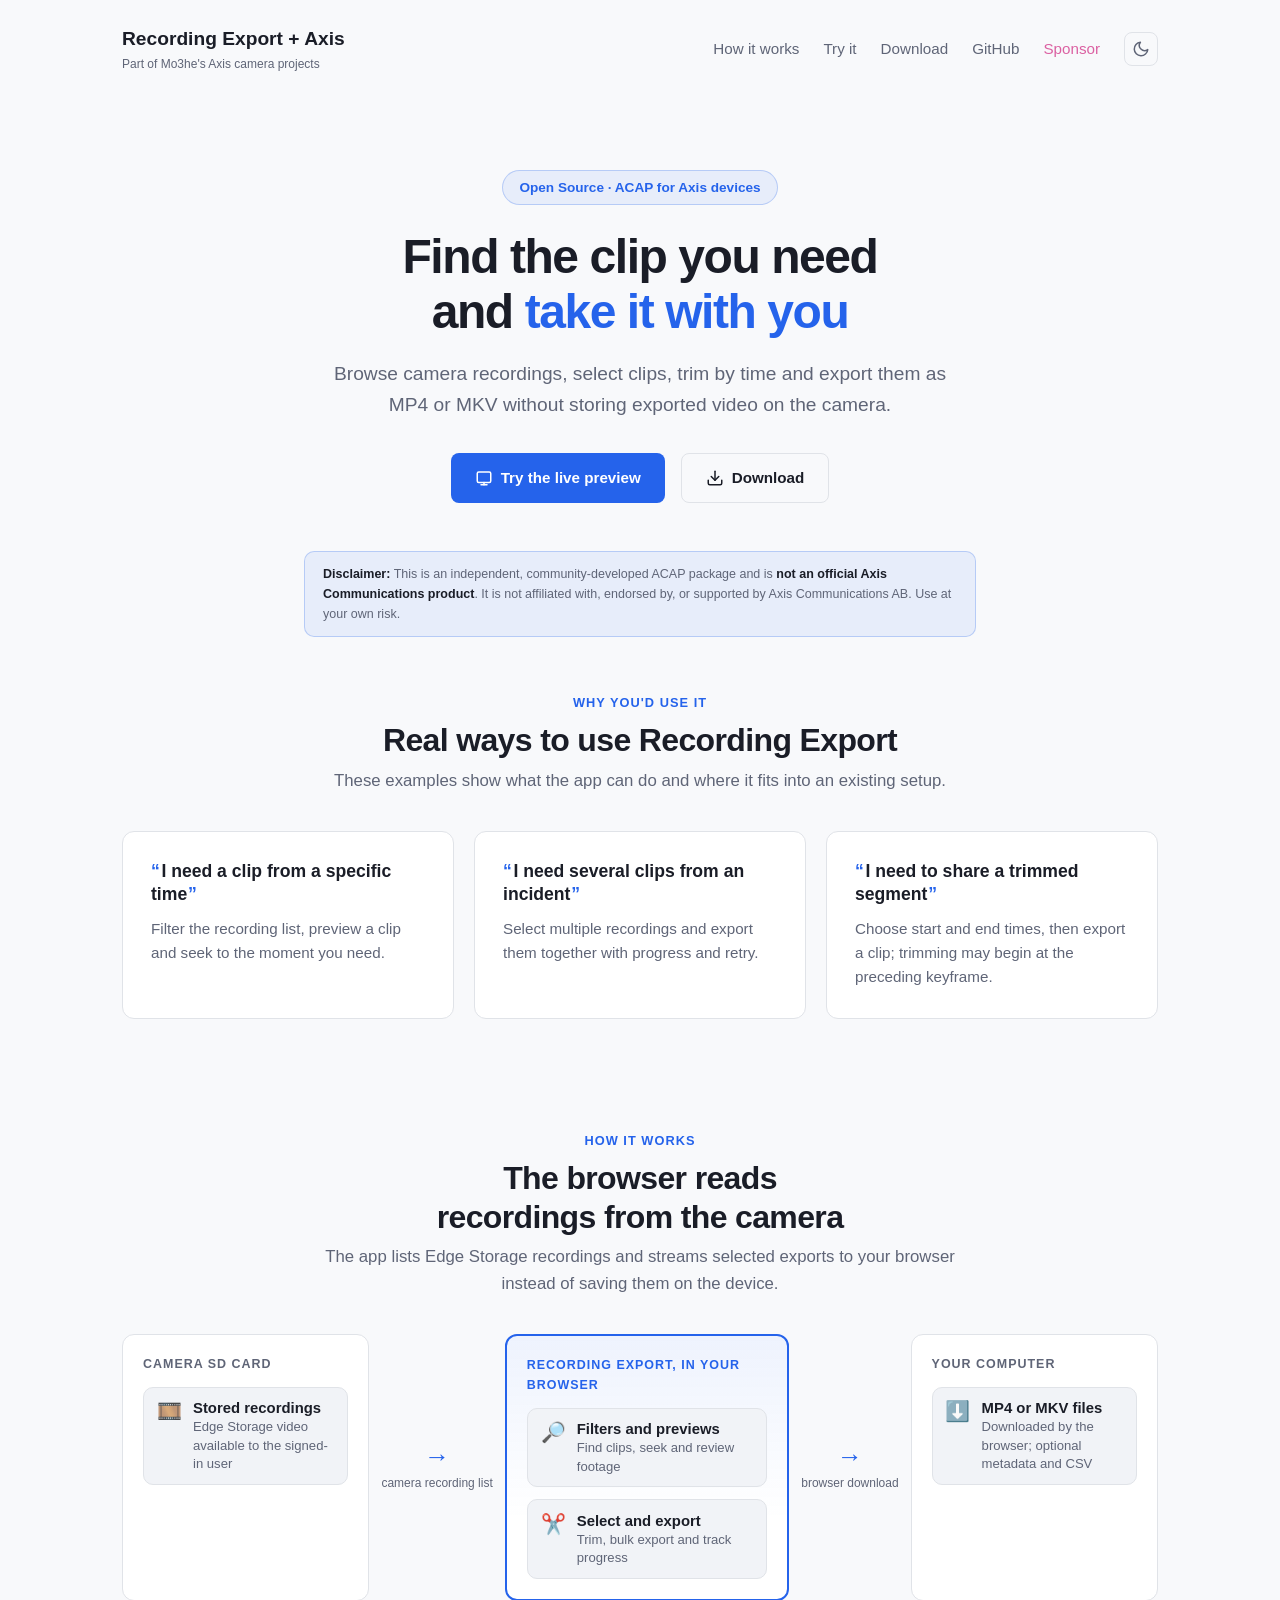
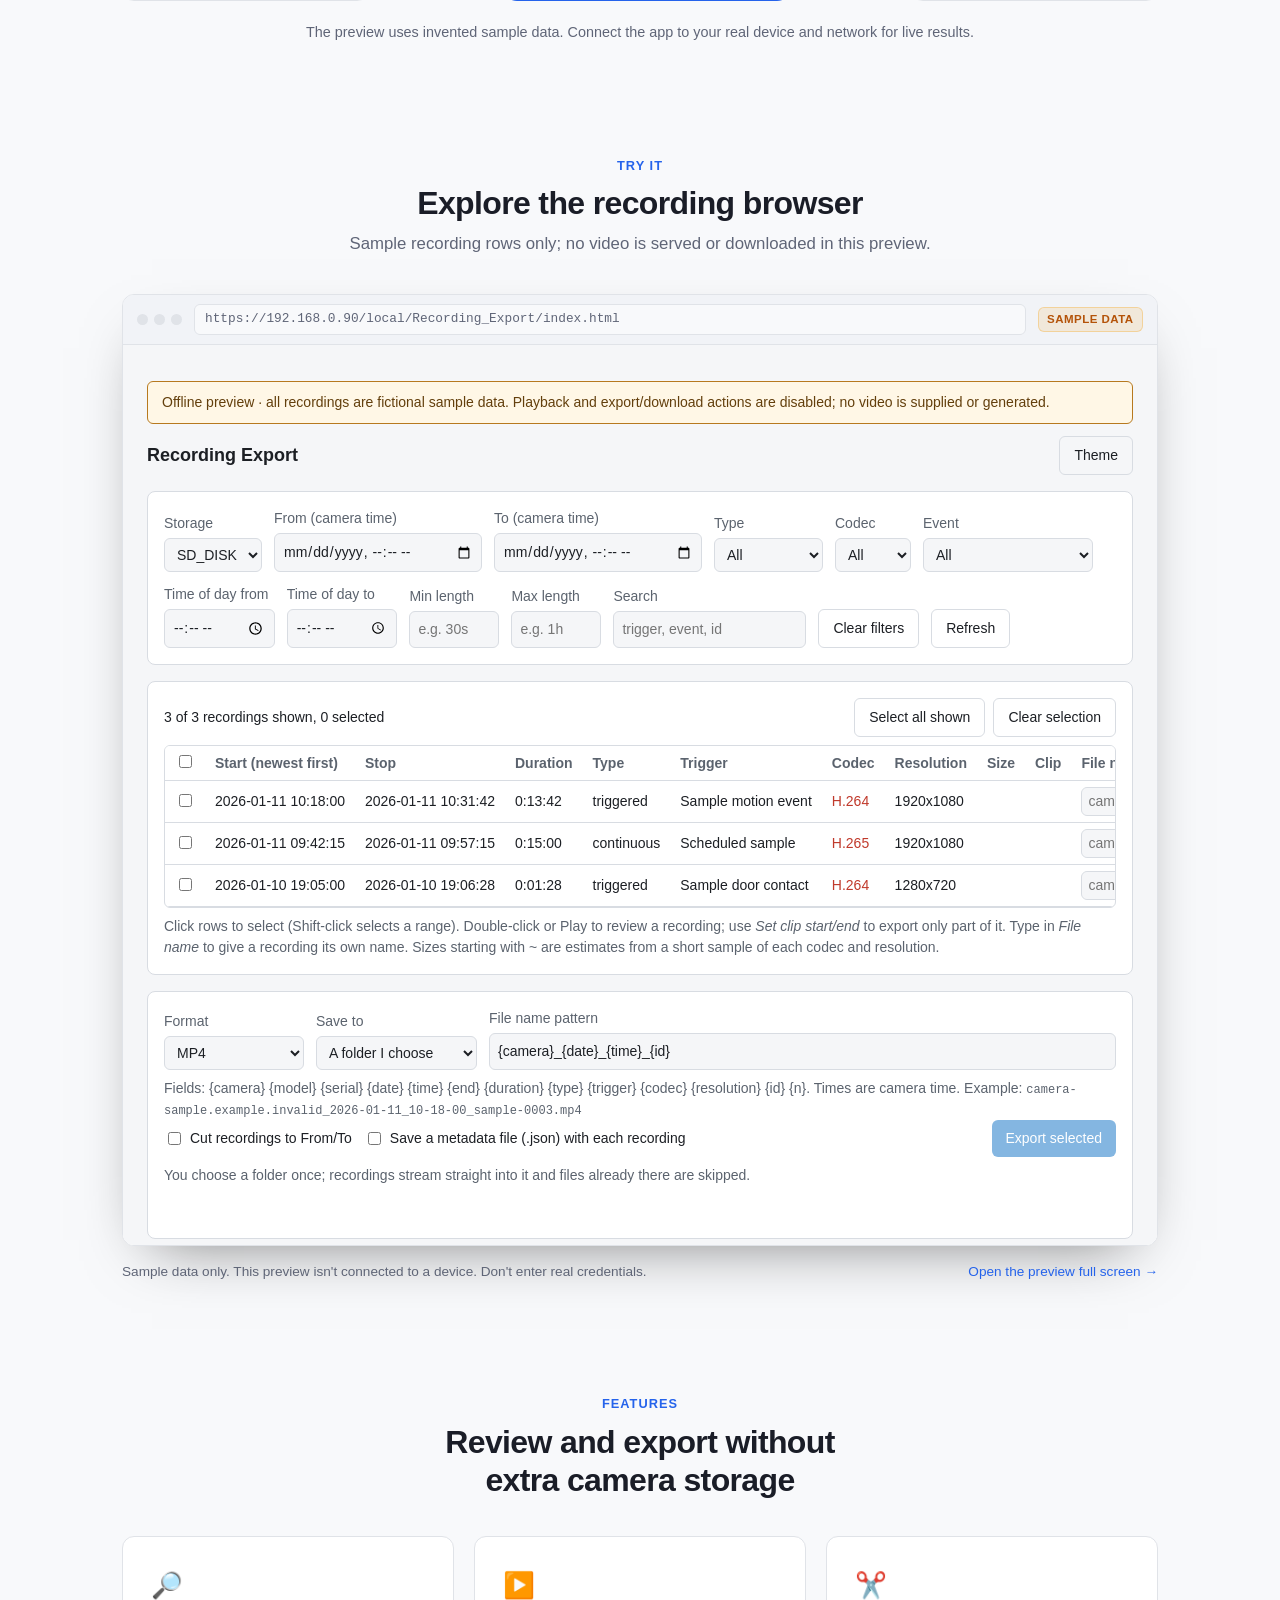
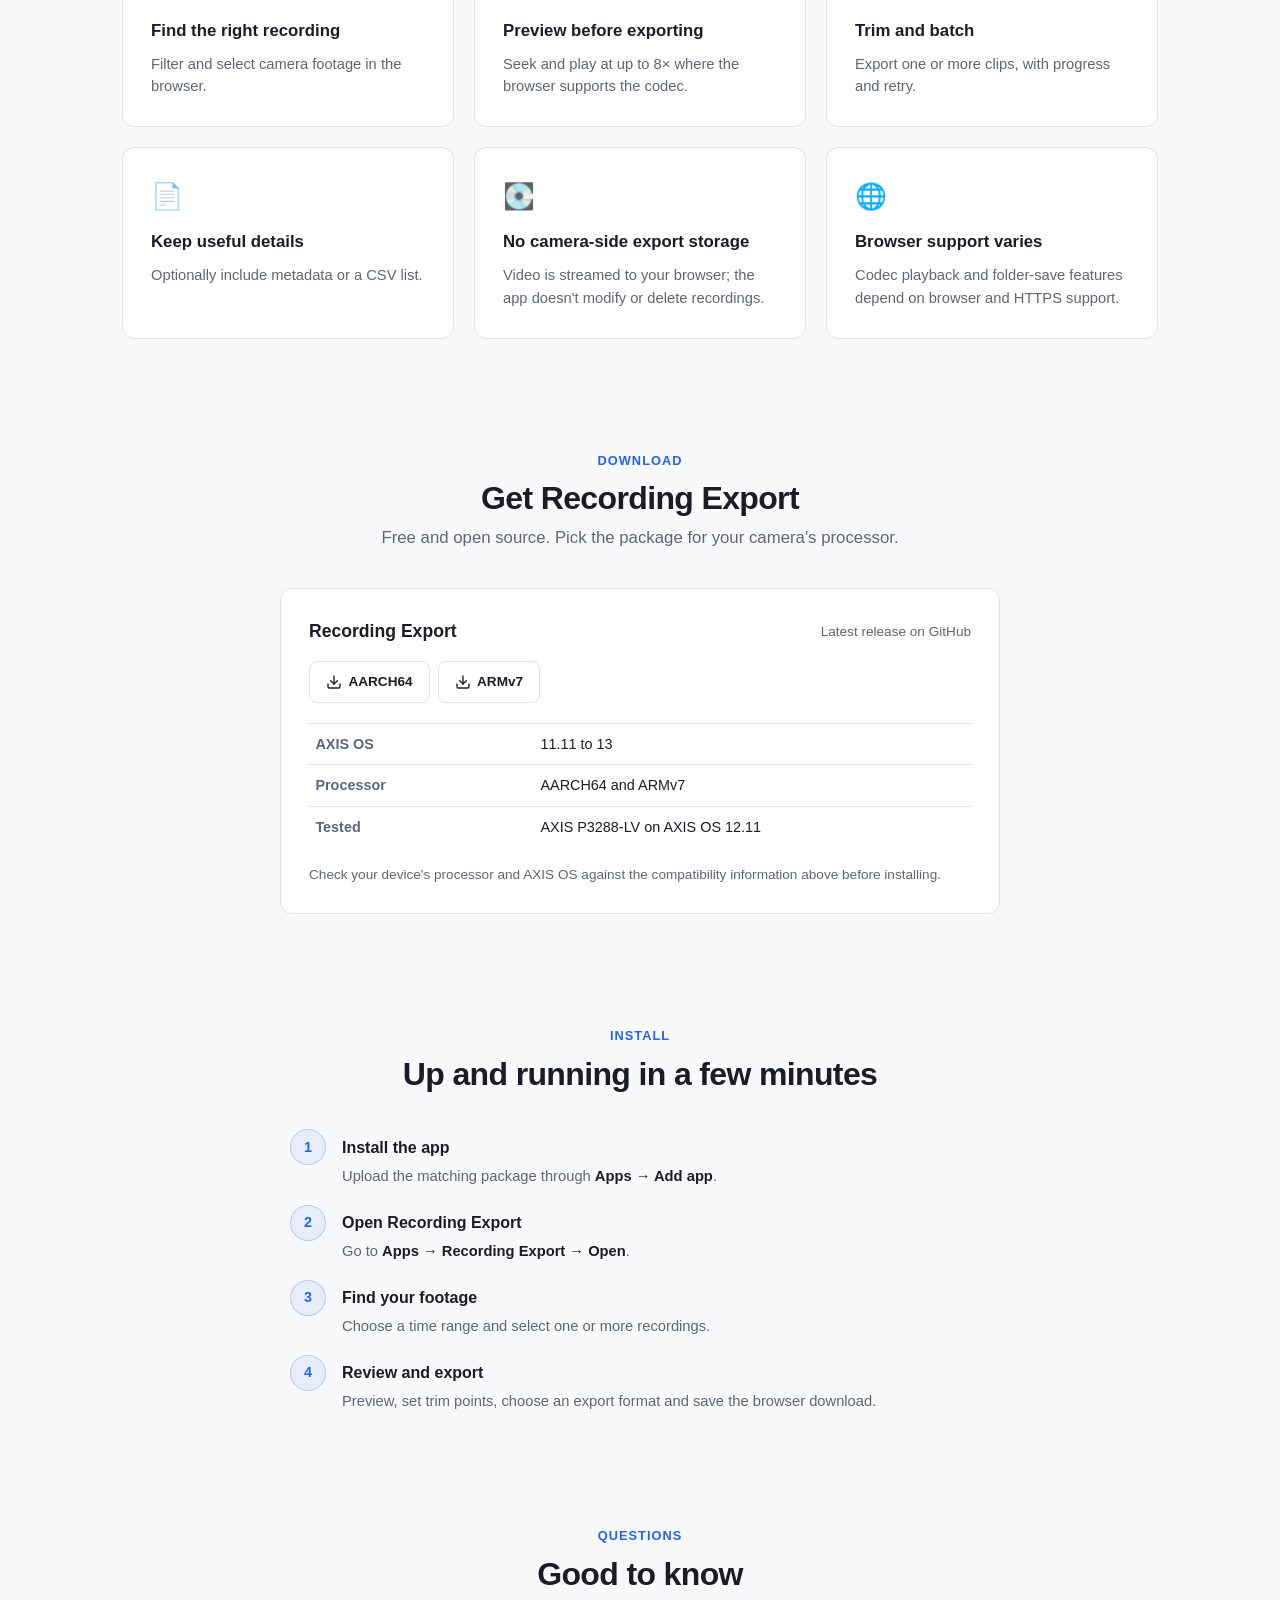
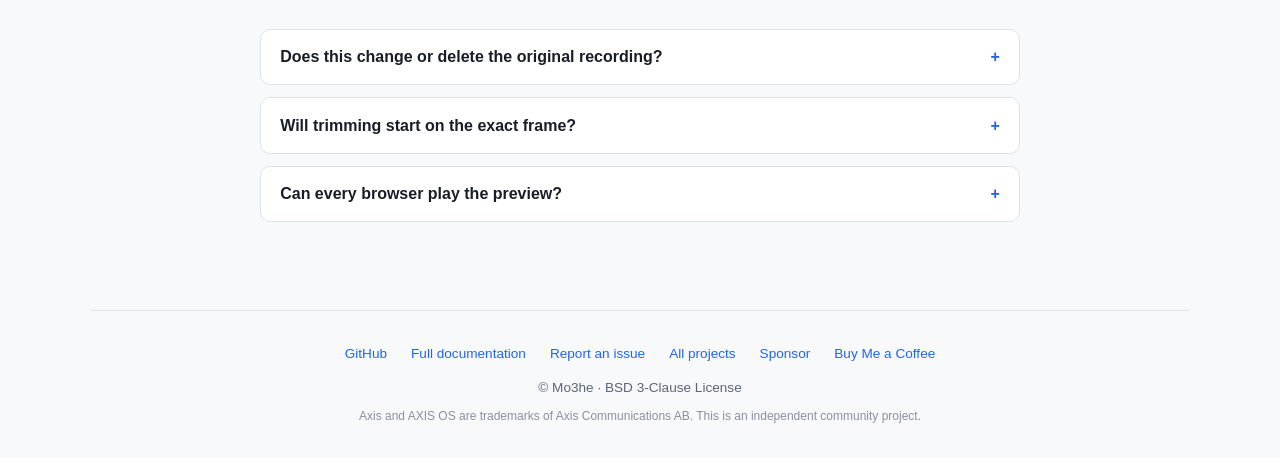
==== docs/index.html @ fbe439a1 "Publish project guide with offline app preview" ====
<!DOCTYPE html>
<html lang="en">
<head>
  <meta charset="UTF-8">
  <meta name="viewport" content="width=device-width, initial-scale=1.0">
  <title>Recording Export for Axis Cameras</title>
  <meta name="description" content="Search, review, trim and bulk-export recordings from an Axis camera&#x27;s SD card in your browser.">
  <link rel="canonical" href="https://mo3he.github.io/Axis_Cam_Recording_Export/">
  <meta property="og:type" content="website">
  <meta property="og:url" content="https://mo3he.github.io/Axis_Cam_Recording_Export/">
  <meta property="og:title" content="Recording Export for Axis Cameras">
  <meta property="og:description" content="Search, review, trim and bulk-export recordings from an Axis camera&#x27;s SD card in your browser.">
  <meta name="twitter:card" content="summary">
  <meta name="twitter:title" content="Recording Export for Axis Cameras">
  <meta name="twitter:description" content="Search, review, trim and bulk-export recordings from an Axis camera&#x27;s SD card in your browser.">
  <style>
    :root {
      --bg: #0f1117;
      --surface: #181b23;
      --surface-2: #1f232d;
      --border: #262a35;
      --text: #e4e6ed;
      --muted: #8b8fa3;
      --accent: #4f8ff7;
      --accent-hover: #6ba1ff;
      --accent-soft: rgba(79, 143, 247, 0.12);
      --accent-line: rgba(79, 143, 247, 0.25);
      --amber: #f59e0b;
      --radius: 12px;
    }
    [data-theme="light"] {
      --bg: #f8f9fb;
      --surface: #ffffff;
      --surface-2: #f1f3f7;
      --border: #e0e3e8;
      --text: #1a1d27;
      --muted: #5f6577;
      --accent: #2563eb;
      --accent-hover: #1d4ed8;
      --accent-soft: rgba(37, 99, 235, 0.08);
      --accent-line: rgba(37, 99, 235, 0.25);
      --amber: #b45309;
    }
    * { margin: 0; padding: 0; box-sizing: border-box; }
    html { scroll-behavior: smooth; }
    body {
      font-family: -apple-system, BlinkMacSystemFont, 'Segoe UI', Roboto, Oxygen, sans-serif;
      background: var(--bg);
      color: var(--text);
      line-height: 1.6;
    }
    a { color: var(--accent); text-decoration: none; }
    a:hover { color: var(--accent-hover); }
    a:focus-visible, button:focus-visible, summary:focus-visible { outline: 2px solid var(--accent); outline-offset: 3px; border-radius: 4px; }
    code { font-family: ui-monospace, SFMono-Regular, Menlo, monospace; font-size: 0.88em; background: var(--surface-2); border: 1px solid var(--border); border-radius: 5px; padding: 0.05em 0.35em; }
    .wrap { max-width: 1100px; margin: 0 auto; padding: 0 2rem; }
    section { padding: 3.5rem 0; }
    .section-head { text-align: center; max-width: 680px; margin: 0 auto 2.25rem; }
    .section-head h2 { font-size: 2rem; font-weight: 800; letter-spacing: -0.02em; line-height: 1.2; margin-bottom: 0.5rem; text-wrap: balance; }
    .section-head p { color: var(--muted); font-size: 1.05rem; }
    .eyebrow { display: block; color: var(--accent); font-size: 0.8rem; font-weight: 700; letter-spacing: 0.08em; text-transform: uppercase; margin-bottom: 0.5rem; }
    /* Nav */
    nav { display: flex; justify-content: space-between; align-items: center; max-width: 1100px; margin: 0 auto; padding: 1.5rem 2rem; gap: 1rem; }
    nav .logo { font-size: 1.2rem; font-weight: 700; color: var(--text); }
    nav .logo small { display: block; font-size: 0.75rem; font-weight: 500; color: var(--muted); }
    nav .logo small a { color: inherit; }
    nav .logo small a:hover { color: var(--text); }
    nav .links { display: flex; gap: 1.5rem; align-items: center; }
    nav .links a { color: var(--muted); font-size: 0.95rem; }
    nav .links a:hover { color: var(--text); }
    nav .links a.sponsor { color: #db61a2; }
    .theme-toggle { background: none; border: 1px solid var(--border); color: var(--muted); cursor: pointer; border-radius: 8px; padding: 0.4rem; display: flex; align-items: center; justify-content: center; transition: all 0.2s; width: 34px; height: 34px; }
    .theme-toggle:hover { border-color: var(--muted); color: var(--text); }
    .theme-toggle svg { width: 18px; height: 18px; }
    /* Hero */
    .hero { text-align: center; padding: 4.5rem 2rem 3rem; max-width: 820px; margin: 0 auto; }
    .badge { display: inline-block; background: var(--accent-soft); color: var(--accent); padding: 0.35rem 1rem; border-radius: 20px; font-size: 0.85rem; font-weight: 600; margin-bottom: 1.5rem; border: 1px solid var(--accent-line); }
    .badge.beta { background: rgba(245, 158, 11, 0.12); color: var(--amber); border-color: rgba(245, 158, 11, 0.3); }
    .hero h1 { font-size: 3rem; font-weight: 800; letter-spacing: -0.03em; line-height: 1.15; margin-bottom: 1.25rem; text-wrap: balance; }
    .hero h1 span { color: var(--accent); }
    @media (min-width: 641px) { .hero h1 span { white-space: nowrap; } }
    .hero p { font-size: 1.2rem; color: var(--muted); max-width: 640px; margin: 0 auto 2rem; }
    .hero-buttons { display: flex; gap: 1rem; justify-content: center; flex-wrap: wrap; }
    .btn { display: inline-flex; align-items: center; gap: 0.5rem; padding: 0.75rem 1.5rem; border-radius: 8px; font-size: 0.95rem; font-weight: 600; transition: all 0.2s; }
    .btn svg { width: 18px; height: 18px; }
    .btn-primary { background: var(--accent); color: #fff; }
    .btn-primary:hover { background: var(--accent-hover); color: #fff; }
    .btn-outline { border: 1px solid var(--border); color: var(--text); background: transparent; }
    .btn-outline:hover { border-color: var(--muted); color: var(--text); }
    .disclaimer { max-width: 720px; margin: 0 auto; padding: 0 1.5rem; }
    .disclaimer div { background: var(--accent-soft); border: 1px solid var(--accent-line); border-radius: 10px; padding: 12px 18px; font-size: 12.5px; color: var(--muted); line-height: 1.6; }
    .disclaimer strong { color: var(--text); }
    /* Story cards */
    .story-grid { display: grid; grid-template-columns: repeat(auto-fit, minmax(280px, 1fr)); gap: 1.25rem; }
    .story { background: var(--surface); border: 1px solid var(--border); border-radius: var(--radius); padding: 1.75rem; }
    .story .q { font-size: 1.1rem; font-weight: 700; line-height: 1.35; margin-bottom: 0.6rem; }
    .story .q::before { content: "\201C"; color: var(--accent); margin-right: 0.1rem; }
    .story .q::after { content: "\201D"; color: var(--accent); margin-left: 0.05rem; }
    .story p { color: var(--muted); font-size: 0.95rem; }
    /* Flow diagram */
    .flow { display: grid; grid-template-columns: 1fr auto 1.15fr auto 1fr; align-items: stretch; gap: 0.75rem; }
    .flow-col { background: var(--surface); border: 1px solid var(--border); border-radius: var(--radius); padding: 1.25rem; display: flex; flex-direction: column; gap: 0.75rem; }
    .flow-col.core { border: 2px solid var(--accent); background: linear-gradient(180deg, var(--accent-soft), transparent 70%), var(--surface); }
    .flow-col h3 { font-size: 0.78rem; font-weight: 700; letter-spacing: 0.08em; text-transform: uppercase; color: var(--muted); }
    .flow-col.core h3 { color: var(--accent); }
    .node { display: flex; gap: 0.7rem; align-items: flex-start; background: var(--surface-2); border: 1px solid var(--border); border-radius: 10px; padding: 0.65rem 0.8rem; }
    .node .i { font-size: 1.25rem; line-height: 1.3; }
    .node strong { display: block; font-size: 0.93rem; line-height: 1.35; }
    .node span { display: block; color: var(--muted); font-size: 0.82rem; line-height: 1.4; }
    .flow-link { display: flex; flex-direction: column; align-items: center; justify-content: center; gap: 0.35rem; color: var(--accent); min-width: 72px; }
    .flow-link .arrow { font-size: 1.6rem; line-height: 1; }
    .flow-link .arrow::before { content: "\2192"; }
    .flow-link small { color: var(--muted); font-size: 0.75rem; text-align: center; max-width: 9rem; line-height: 1.35; }
    .flow-note { text-align: center; color: var(--muted); font-size: 0.9rem; margin: 1.25rem auto 0; max-width: 760px; }
    /* Preview */
    .preview-tabs { display: flex; gap: 0.5rem; justify-content: center; flex-wrap: wrap; margin-bottom: 1rem; }
    .preview-tabs button { font: inherit; font-size: 0.9rem; font-weight: 600; color: var(--muted); background: transparent; border: 1px solid var(--border); border-radius: 20px; padding: 0.4rem 1rem; cursor: pointer; }
    .preview-tabs button:hover { color: var(--text); border-color: var(--muted); }
    .preview-tabs button[aria-selected="true"] { color: var(--accent); background: var(--accent-soft); border-color: var(--accent-line); }
    .browser { border: 1px solid var(--border); border-radius: var(--radius); overflow: hidden; background: var(--surface); box-shadow: 0 24px 60px -30px rgba(0, 0, 0, 0.55); }
    .browser-bar { display: flex; align-items: center; gap: 0.75rem; padding: 0.6rem 0.9rem; border-bottom: 1px solid var(--border); background: var(--surface-2); }
    .dots { display: flex; gap: 6px; }
    .dots i { width: 11px; height: 11px; border-radius: 50%; background: var(--border); display: block; }
    .url { flex: 1; min-width: 0; font-family: ui-monospace, SFMono-Regular, Menlo, monospace; font-size: 0.8rem; color: var(--muted); background: var(--bg); border: 1px solid var(--border); border-radius: 6px; padding: 0.25rem 0.6rem; white-space: nowrap; overflow: hidden; text-overflow: ellipsis; }
    .sample { font-size: 0.72rem; font-weight: 700; letter-spacing: 0.04em; text-transform: uppercase; color: var(--amber); background: rgba(245, 158, 11, 0.12); border: 1px solid rgba(245, 158, 11, 0.3); border-radius: 6px; padding: 0.15rem 0.5rem; white-space: nowrap; }
    .browser iframe { display: block; width: 100%; border: 0; background: #fff; }
    .preview-foot { display: flex; justify-content: space-between; gap: 1rem; flex-wrap: wrap; color: var(--muted); font-size: 0.85rem; margin-top: 0.9rem; }
    /* Features */
    .features { display: grid; grid-template-columns: repeat(auto-fit, minmax(300px, 1fr)); gap: 1.25rem; }
    .feature-card { background: var(--surface); border: 1px solid var(--border); border-radius: var(--radius); padding: 1.75rem; }
    .feature-card .icon { font-size: 1.6rem; margin-bottom: 0.75rem; }
    .feature-card h3 { font-size: 1.05rem; font-weight: 700; margin-bottom: 0.5rem; }
    .feature-card p { color: var(--muted); font-size: 0.92rem; line-height: 1.55; }
    /* Download */
    .download-card { max-width: 720px; margin: 0 auto; background: var(--surface); border: 1px solid var(--border); border-radius: var(--radius); padding: 1.75rem; }
    .download-card .row { display: flex; justify-content: space-between; align-items: center; gap: 1rem; flex-wrap: wrap; margin-bottom: 1rem; }
    .download-card h3 { font-size: 1.1rem; font-weight: 700; }
    .version { font-size: 0.85rem; color: var(--muted); }
    .arch-buttons { display: flex; gap: 0.5rem; flex-wrap: wrap; margin-bottom: 1.25rem; }
    .arch-btn { display: inline-flex; align-items: center; gap: 0.4rem; padding: 0.55rem 1rem; border-radius: 8px; font-size: 0.85rem; font-weight: 600; border: 1px solid var(--border); color: var(--text); background: transparent; transition: all 0.2s; }
    .arch-btn:hover { border-color: var(--accent); color: var(--accent); }
    .arch-btn svg { width: 16px; height: 16px; }
    .compat { width: 100%; border-collapse: collapse; font-size: 0.9rem; }
    .compat th, .compat td { text-align: left; padding: 0.55rem 0.4rem; border-top: 1px solid var(--border); vertical-align: top; }
    .compat th { color: var(--muted); font-weight: 600; width: 34%; }
    .arch-help { color: var(--muted); font-size: 0.85rem; margin-top: 1rem; }
    .arch-help strong { color: var(--text); }
    /* Install */
    .steps { max-width: 700px; margin: 0 auto; display: flex; flex-direction: column; gap: 1rem; }
    .step { display: flex; gap: 1rem; align-items: flex-start; }
    .step-num { min-width: 36px; height: 36px; border-radius: 50%; background: var(--accent-soft); color: var(--accent); display: flex; align-items: center; justify-content: center; font-weight: 700; font-size: 0.9rem; border: 1px solid var(--accent-line); }
    .step-text { padding-top: 0.35rem; }
    .step-text strong { display: block; margin-bottom: 0.15rem; }
    .step-text span { color: var(--muted); font-size: 0.92rem; }
    .step-text span strong { display: inline; color: var(--text); margin: 0; }
    /* FAQ */
    .faq { max-width: 760px; margin: 0 auto; display: flex; flex-direction: column; gap: 0.75rem; }
    .faq details { background: var(--surface); border: 1px solid var(--border); border-radius: 10px; padding: 0.9rem 1.2rem; }
    .faq summary { cursor: pointer; font-weight: 600; list-style: none; display: flex; justify-content: space-between; gap: 1rem; }
    .faq summary::-webkit-details-marker { display: none; }
    .faq summary::after { content: "+"; color: var(--accent); font-weight: 700; }
    .faq details[open] summary::after { content: "\2212"; }
    .faq details p { color: var(--muted); font-size: 0.93rem; margin-top: 0.6rem; }
    /* Footer */
    footer { border-top: 1px solid var(--border); text-align: center; padding: 2rem; color: var(--muted); font-size: 0.85rem; max-width: 1100px; margin: 2rem auto 0; }
    footer .footer-links { display: flex; gap: 1.5rem; justify-content: center; flex-wrap: wrap; margin-bottom: 0.75rem; }
    footer .fine { font-size: 0.75rem; opacity: 0.7; margin-top: 0.5rem; }
    @media (max-width: 900px) {
      .flow { grid-template-columns: 1fr; }
      .flow-link { flex-direction: row; min-width: 0; padding: 0.15rem 0; }
      .flow-link .arrow::before { content: "\2193"; }
      .flow-link small { max-width: none; }
    }
    @media (max-width: 760px) {
      nav { padding: 1rem 1.25rem; flex-wrap: wrap; }
      nav .links { gap: 1rem; flex-wrap: wrap; }
      nav .links .opt { display: none; }
    }
    @media (max-width: 640px) {
      .wrap { padding: 0 1.25rem; }
      section { padding: 2.5rem 0; }
      .hero h1 { font-size: 2.1rem; }
      .hero { padding: 3rem 1.25rem 2rem; }
      .hero p { font-size: 1.05rem; }
      .hero-buttons { flex-direction: column; align-items: center; }
      .section-head h2 { font-size: 1.6rem; }
      .dots { display: none; }
    }
    @media (prefers-reduced-motion: reduce) { html { scroll-behavior: auto; } * { transition: none !important; } }
  </style>
</head>
<body>
  <nav>
    <div class="logo">Recording Export + Axis<small><a href="https://mo3he.github.io/">Part of Mo3he's Axis camera projects</a></small></div>
    <div class="links">
      <a href="#how" class="opt">How it works</a>
      <a href="#preview">Try it</a>
      <a href="#download">Download</a>
      <a href="https://github.com/Mo3he/Axis_Cam_Recording_Export" target="_blank" rel="noopener">GitHub</a>
      <a href="https://github.com/sponsors/Mo3he" target="_blank" rel="noopener" class="sponsor opt">Sponsor</a>
      <button class="theme-toggle" id="themeToggle" type="button" aria-label="Toggle light and dark theme">
        <svg id="iconSun" viewBox="0 0 24 24" fill="none" stroke="currentColor" stroke-width="2" stroke-linecap="round" stroke-linejoin="round" aria-hidden="true"><circle cx="12" cy="12" r="5"/><line x1="12" y1="1" x2="12" y2="3"/><line x1="12" y1="21" x2="12" y2="23"/><line x1="4.22" y1="4.22" x2="5.64" y2="5.64"/><line x1="18.36" y1="18.36" x2="19.78" y2="19.78"/><line x1="1" y1="12" x2="3" y2="12"/><line x1="21" y1="12" x2="23" y2="12"/><line x1="4.22" y1="19.78" x2="5.64" y2="18.36"/><line x1="18.36" y1="5.64" x2="19.78" y2="4.22"/></svg>
        <svg id="iconMoon" viewBox="0 0 24 24" fill="none" stroke="currentColor" stroke-width="2" stroke-linecap="round" stroke-linejoin="round" style="display:none" aria-hidden="true"><path d="M21 12.79A9 9 0 1 1 11.21 3 7 7 0 0 0 21 12.79z"/></svg>
      </button>
    </div>
  </nav>

  <header class="hero">
    <div class="badge">Open Source &middot; ACAP for Axis devices</div>
    <h1>Find the clip you need and <span>take it with you</span></h1>
    <p>Browse camera recordings, select clips, trim by time and export them as MP4 or MKV without storing exported video on the camera.</p>
    <div class="hero-buttons">
      <a href="#preview" class="btn btn-primary"><svg viewBox="0 0 24 24" fill="none" stroke="currentColor" stroke-width="2" stroke-linecap="round" stroke-linejoin="round" aria-hidden="true"><rect x="3" y="4" width="18" height="14" rx="2"/><path d="M8 21h8"/><path d="M12 18v3"/></svg> Try the live preview</a>
      <a href="#download" class="btn btn-outline"><svg viewBox="0 0 24 24" fill="none" stroke="currentColor" stroke-width="2" stroke-linecap="round" stroke-linejoin="round" aria-hidden="true"><path d="M21 15v4a2 2 0 0 1-2 2H5a2 2 0 0 1-2-2v-4"/><polyline points="7 10 12 15 17 10"/><line x1="12" y1="15" x2="12" y2="3"/></svg> Download</a>
    </div>
  </header>

  <div class="disclaimer"><div>
    <strong>Disclaimer:</strong> This is an independent, community-developed ACAP package and is <strong>not an official Axis Communications product</strong>. It is not affiliated with, endorsed by, or supported by Axis Communications AB. Use at your own risk.
  </div></div>

  <main>
    <section id="why">
      <div class="wrap">
        <div class="section-head">
          <span class="eyebrow">Why you'd use it</span>
          <h2>Real ways to use Recording Export</h2>
          <p>These examples show what the app can do and where it fits into an existing setup.</p>
        </div>
        <div class="story-grid">
          <div class="story"><div class="q">I need a clip from a specific time</div><p>Filter the recording list, preview a clip and seek to the moment you need.</p></div>
          <div class="story"><div class="q">I need several clips from an incident</div><p>Select multiple recordings and export them together with progress and retry.</p></div>
          <div class="story"><div class="q">I need to share a trimmed segment</div><p>Choose start and end times, then export a clip; trimming may begin at the preceding keyframe.</p></div>
        </div>
      </div>
    </section>

    <section id="how">
      <div class="wrap">
        <div class="section-head">
          <span class="eyebrow">How it works</span>
          <h2>The browser reads recordings from the camera</h2>
          <p>The app lists Edge Storage recordings and streams selected exports to your browser instead of saving them on the device.</p>
        </div>
        <div class="flow">
          <div class="flow-col">
            <h3>Camera SD card</h3>
            <div class="node"><span class="i" aria-hidden="true">🎞️</span><div><strong>Stored recordings</strong><span>Edge Storage video available to the signed-in user</span></div></div>
          </div>
          <div class="flow-link"><span class="arrow" aria-hidden="true"></span><small>camera recording list</small></div>
          <div class="flow-col core">
            <h3>Recording Export, in your browser</h3>
            <div class="node"><span class="i" aria-hidden="true">🔎</span><div><strong>Filters and previews</strong><span>Find clips, seek and review footage</span></div></div>
            <div class="node"><span class="i" aria-hidden="true">✂️</span><div><strong>Select and export</strong><span>Trim, bulk export and track progress</span></div></div>
          </div>
          <div class="flow-link"><span class="arrow" aria-hidden="true"></span><small>browser download</small></div>
          <div class="flow-col">
            <h3>Your computer</h3>
            <div class="node"><span class="i" aria-hidden="true">⬇️</span><div><strong>MP4 or MKV files</strong><span>Downloaded by the browser; optional metadata and CSV</span></div></div>
          </div>
        </div>
        <p class="flow-note">The preview uses invented sample data. Connect the app to your real device and network for live results.</p>
      </div>
    </section>

    <section id="preview">
      <div class="wrap">
        <div class="section-head">
          <span class="eyebrow">Try it</span>
          <h2>Explore the recording browser</h2>
          <p>Sample recording rows only; no video is served or downloaded in this preview.</p>
        </div>
        <div class="browser">
          <div class="browser-bar">
            <div class="dots" aria-hidden="true"><i></i><i></i><i></i></div>
            <div class="url" id="previewUrl">https://192.168.0.90/local/Recording_Export/index.html</div>
            <span class="sample">Sample data</span>
          </div>
          <iframe id="previewFrame" src="preview/index.html" title="Recording Export preview with sample data" style="height:900px" loading="lazy" sandbox="allow-scripts allow-same-origin allow-forms allow-modals"></iframe>
        </div>
        <div class="preview-foot">
          <span>Sample data only. This preview isn't connected to a device. Don't enter real credentials.</span>
          <a id="previewFull" href="preview/index.html" target="_blank" rel="noopener">Open the preview full screen &rarr;</a>
        </div>
      </div>
    </section>

    <section id="features">
      <div class="wrap">
        <div class="section-head">
          <span class="eyebrow">Features</span>
          <h2>Review and export without extra camera storage</h2>
        </div>
        <div class="features">
          <div class="feature-card"><div class="icon" aria-hidden="true">🔎</div><h3>Find the right recording</h3><p>Filter and select camera footage in the browser.</p></div>
          <div class="feature-card"><div class="icon" aria-hidden="true">▶️</div><h3>Preview before exporting</h3><p>Seek and play at up to 8× where the browser supports the codec.</p></div>
          <div class="feature-card"><div class="icon" aria-hidden="true">✂️</div><h3>Trim and batch</h3><p>Export one or more clips, with progress and retry.</p></div>
          <div class="feature-card"><div class="icon" aria-hidden="true">📄</div><h3>Keep useful details</h3><p>Optionally include metadata or a CSV list.</p></div>
          <div class="feature-card"><div class="icon" aria-hidden="true">💽</div><h3>No camera-side export storage</h3><p>Video is streamed to your browser; the app doesn't modify or delete recordings.</p></div>
          <div class="feature-card"><div class="icon" aria-hidden="true">🌐</div><h3>Browser support varies</h3><p>Codec playback and folder-save features depend on browser and HTTPS support.</p></div>
        </div>
      </div>
    </section>

    <section id="download">
      <div class="wrap">
        <div class="section-head">
          <span class="eyebrow">Download</span>
          <h2>Get Recording Export</h2>
          <p>Free and open source. Pick the package for your camera's processor.</p>
        </div>
        <div class="download-card">
          <div class="row"><h3>Recording Export</h3><span class="version" id="relVersion">Latest release on GitHub</span></div>
          <div class="arch-buttons">
            <a class="arch-btn" data-arch="aarch64" href="https://github.com/Mo3he/Axis_Cam_Recording_Export/releases" target="_blank" rel="noopener"><svg viewBox="0 0 24 24" fill="none" stroke="currentColor" stroke-width="2" stroke-linecap="round" stroke-linejoin="round" aria-hidden="true"><path d="M21 15v4a2 2 0 0 1-2 2H5a2 2 0 0 1-2-2v-4"/><polyline points="7 10 12 15 17 10"/><line x1="12" y1="15" x2="12" y2="3"/></svg> AARCH64</a>
            <a class="arch-btn" data-arch="armv7hf" href="https://github.com/Mo3he/Axis_Cam_Recording_Export/releases" target="_blank" rel="noopener"><svg viewBox="0 0 24 24" fill="none" stroke="currentColor" stroke-width="2" stroke-linecap="round" stroke-linejoin="round" aria-hidden="true"><path d="M21 15v4a2 2 0 0 1-2 2H5a2 2 0 0 1-2-2v-4"/><polyline points="7 10 12 15 17 10"/><line x1="12" y1="15" x2="12" y2="3"/></svg> ARMv7</a>
          </div>
          <table class="compat">
            <tr><th>AXIS OS</th><td>11.11 to 13</td></tr>
            <tr><th>Processor</th><td>AARCH64 and ARMv7</td></tr>
            <tr><th>Tested</th><td>AXIS P3288-LV on AXIS OS 12.11</td></tr>
          </table>
          <p class="arch-help">Check your device's processor and AXIS OS against the compatibility information above before installing.</p>
        </div>
      </div>
    </section>

    <section id="install">
      <div class="wrap">
        <div class="section-head">
          <span class="eyebrow">Install</span>
          <h2>Up and running in a few minutes</h2>
        </div>
        <div class="steps">
          <div class="step"><div class="step-num">1</div><div class="step-text"><strong>Install the app</strong><span>Upload the matching package through <strong>Apps &rarr; Add app</strong>.</span></div></div>
          <div class="step"><div class="step-num">2</div><div class="step-text"><strong>Open Recording Export</strong><span>Go to <strong>Apps &rarr; Recording Export &rarr; Open</strong>.</span></div></div>
          <div class="step"><div class="step-num">3</div><div class="step-text"><strong>Find your footage</strong><span>Choose a time range and select one or more recordings.</span></div></div>
          <div class="step"><div class="step-num">4</div><div class="step-text"><strong>Review and export</strong><span>Preview, set trim points, choose an export format and save the browser download.</span></div></div>
        </div>
      </div>
    </section>

    <section id="faq">
      <div class="wrap">
        <div class="section-head">
          <span class="eyebrow">Questions</span>
          <h2>Good to know</h2>
        </div>
        <div class="faq">
          <details><summary>Does this change or delete the original recording?</summary><p>No. The app reads footage through the camera's Edge Storage APIs; it doesn't modify or delete recordings.</p></details>
          <details><summary>Will trimming start on the exact frame?</summary><p>Not always. Encoded video may begin at the preceding keyframe.</p></details>
          <details><summary>Can every browser play the preview?</summary><p>No. Playback depends on browser codec support. Folder-save requires Chrome or Edge over HTTPS.</p></details>
        </div>
      </div>
    </section>
  </main>

  <footer>
    <div class="footer-links">
      <a href="https://github.com/Mo3he/Axis_Cam_Recording_Export" target="_blank" rel="noopener">GitHub</a>
      <a href="https://github.com/Mo3he/Axis_Cam_Recording_Export#readme" target="_blank" rel="noopener">Full documentation</a>
      <a href="https://github.com/Mo3he/Axis_Cam_Recording_Export/issues" target="_blank" rel="noopener">Report an issue</a>
      <a href="https://mo3he.github.io/">All projects</a>
      <a href="https://github.com/sponsors/Mo3he" target="_blank" rel="noopener">Sponsor</a>
      <a href="https://buymeacoffee.com/mo3he" target="_blank" rel="noopener">Buy Me a Coffee</a>
    </div>
    <p>&copy; Mo3he &middot; BSD 3-Clause License</p>
    <p class="fine">Axis and AXIS OS are trademarks of Axis Communications AB. This is an independent community project.</p>
  </footer>

  <script>
    (function () {
      var html = document.documentElement;
      var sun = document.getElementById('iconSun');
      var moon = document.getElementById('iconMoon');
      function applyTheme(theme) {
        if (theme === 'light') { html.setAttribute('data-theme', 'light'); sun.style.display = 'none'; moon.style.display = 'block'; }
        else { html.removeAttribute('data-theme'); sun.style.display = 'block'; moon.style.display = 'none'; }
      }
      var stored = localStorage.getItem('theme');
      var lightQuery = window.matchMedia('(prefers-color-scheme: light)');
      applyTheme(stored || (lightQuery.matches ? 'light' : 'dark'));
      document.getElementById('themeToggle').addEventListener('click', function () {
        var next = html.getAttribute('data-theme') === 'light' ? 'dark' : 'light';
        localStorage.setItem('theme', next);
        applyTheme(next);
      });
      lightQuery.addEventListener('change', function (e) {
        if (!localStorage.getItem('theme')) applyTheme(e.matches ? 'light' : 'dark');
      });

      var frame = document.getElementById('previewFrame');
      var url = document.getElementById('previewUrl');
      var full = document.getElementById('previewFull');
      var tabs = document.querySelectorAll('.preview-tabs button');
      for (var t = 0; t < tabs.length; t++) {
        tabs[t].addEventListener('click', function () {
          for (var k = 0; k < tabs.length; k++) tabs[k].setAttribute('aria-selected', 'false');
          this.setAttribute('aria-selected', 'true');
          frame.src = this.getAttribute('data-src');
          frame.title = this.getAttribute('data-title');
          url.textContent = this.getAttribute('data-url');
          full.href = this.getAttribute('data-src');
        });
      }

      // Point the architecture buttons at the newest release's packages. Prefer a
      // stable release; fall back to the newest pre-release for beta projects.
      fetch('https://api.github.com/repos/Mo3he/Axis_Cam_Recording_Export/releases?per_page=10')
        .then(function (r) { return r.ok ? r.json() : []; })
        .then(function (releases) {
          var rel = null, i;
          for (i = 0; i < releases.length && !rel; i++) if (!releases[i].draft && !releases[i].prerelease) rel = releases[i];
          for (i = 0; i < releases.length && !rel; i++) if (!releases[i].draft) rel = releases[i];
          if (!rel) return;
          document.getElementById('relVersion').textContent = rel.tag_name + (rel.prerelease ? ' (pre-release)' : '') + ' \u00b7 ' + new Date(rel.published_at).toLocaleDateString(undefined, { year: 'numeric', month: 'short', day: 'numeric' });
          var buttons = document.querySelectorAll('a[data-arch]');
          for (i = 0; i < buttons.length; i++) {
            var arch = buttons[i].getAttribute('data-arch');
            for (var j = 0; j < rel.assets.length; j++) {
              var name = rel.assets[j].name.toLowerCase();
              if (name.endsWith('_' + arch + '.eap') && !name.includes('_hksv_')) {
                buttons[i].href = rel.assets[j].browser_download_url;
                buttons[i].removeAttribute('target');
                break;
              }
            }
          }
        })
        .catch(function () {});
    })();
  </script>
</body>
</html>
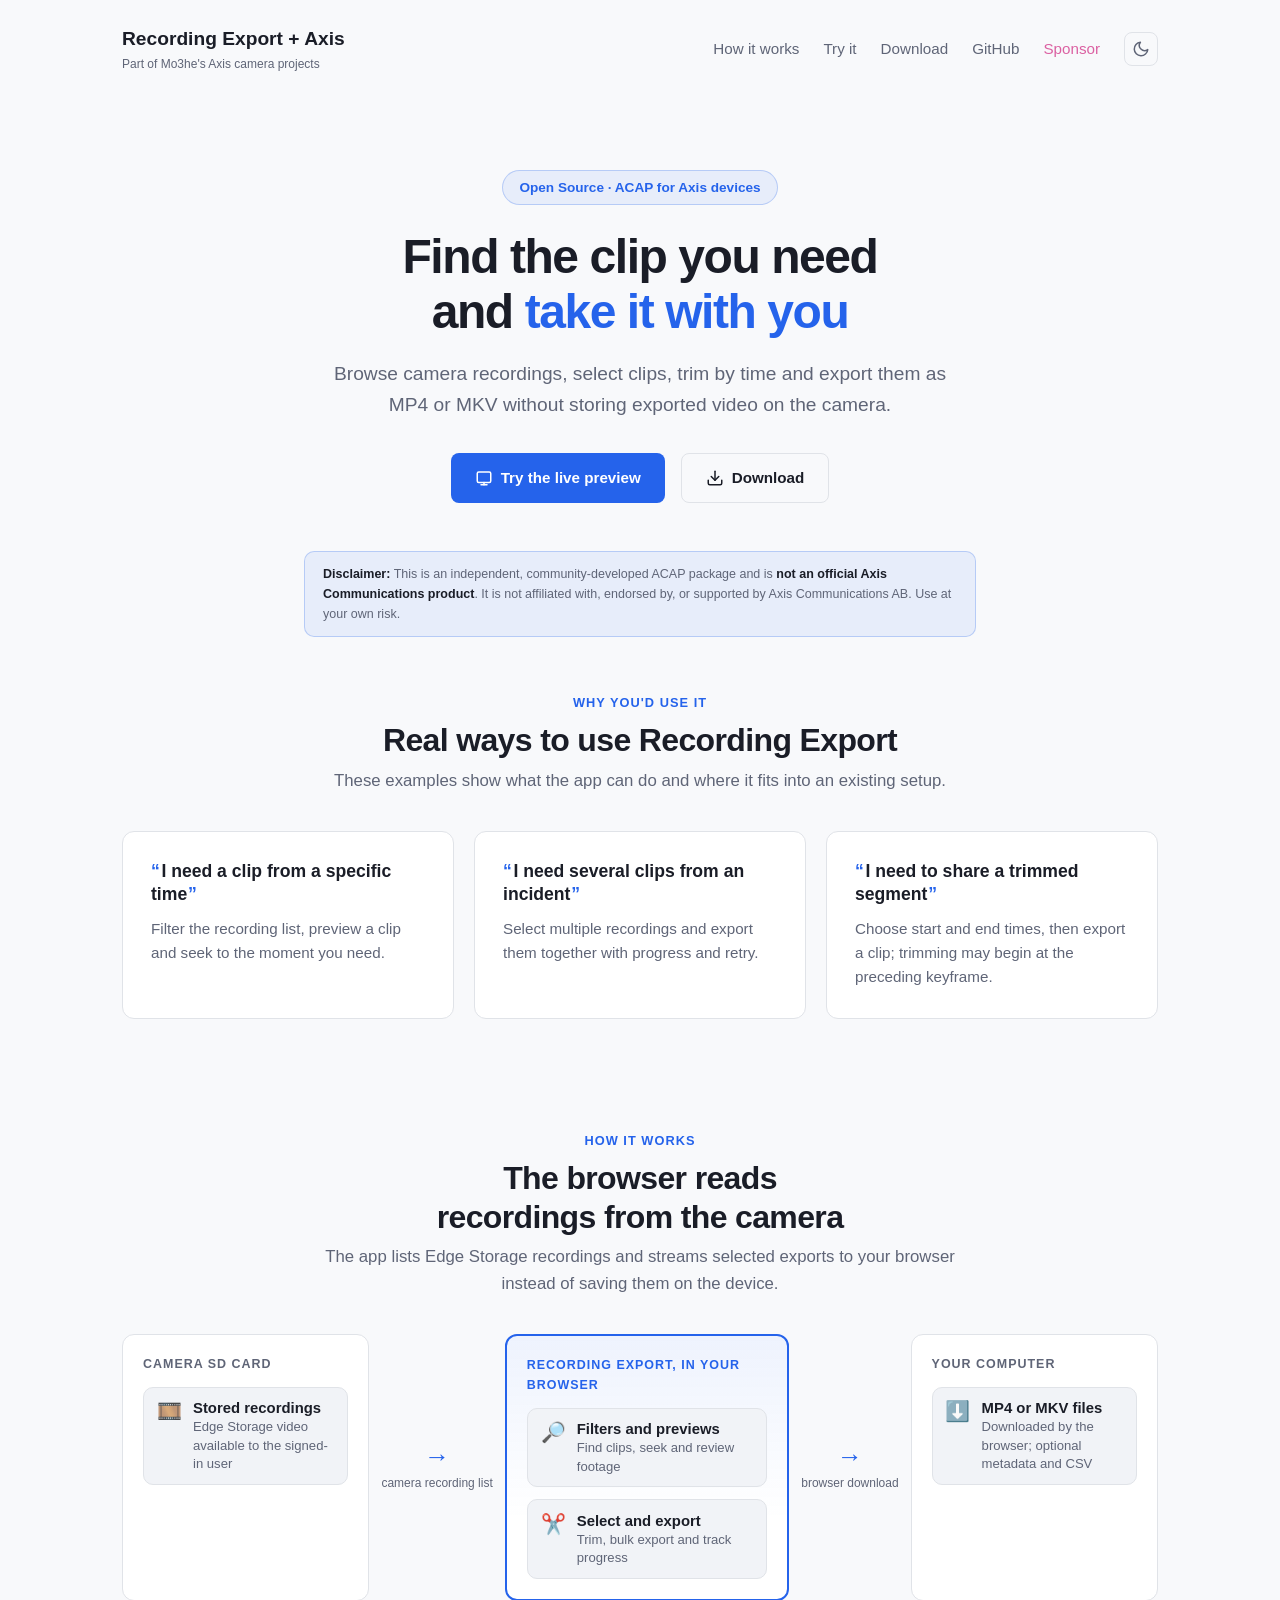
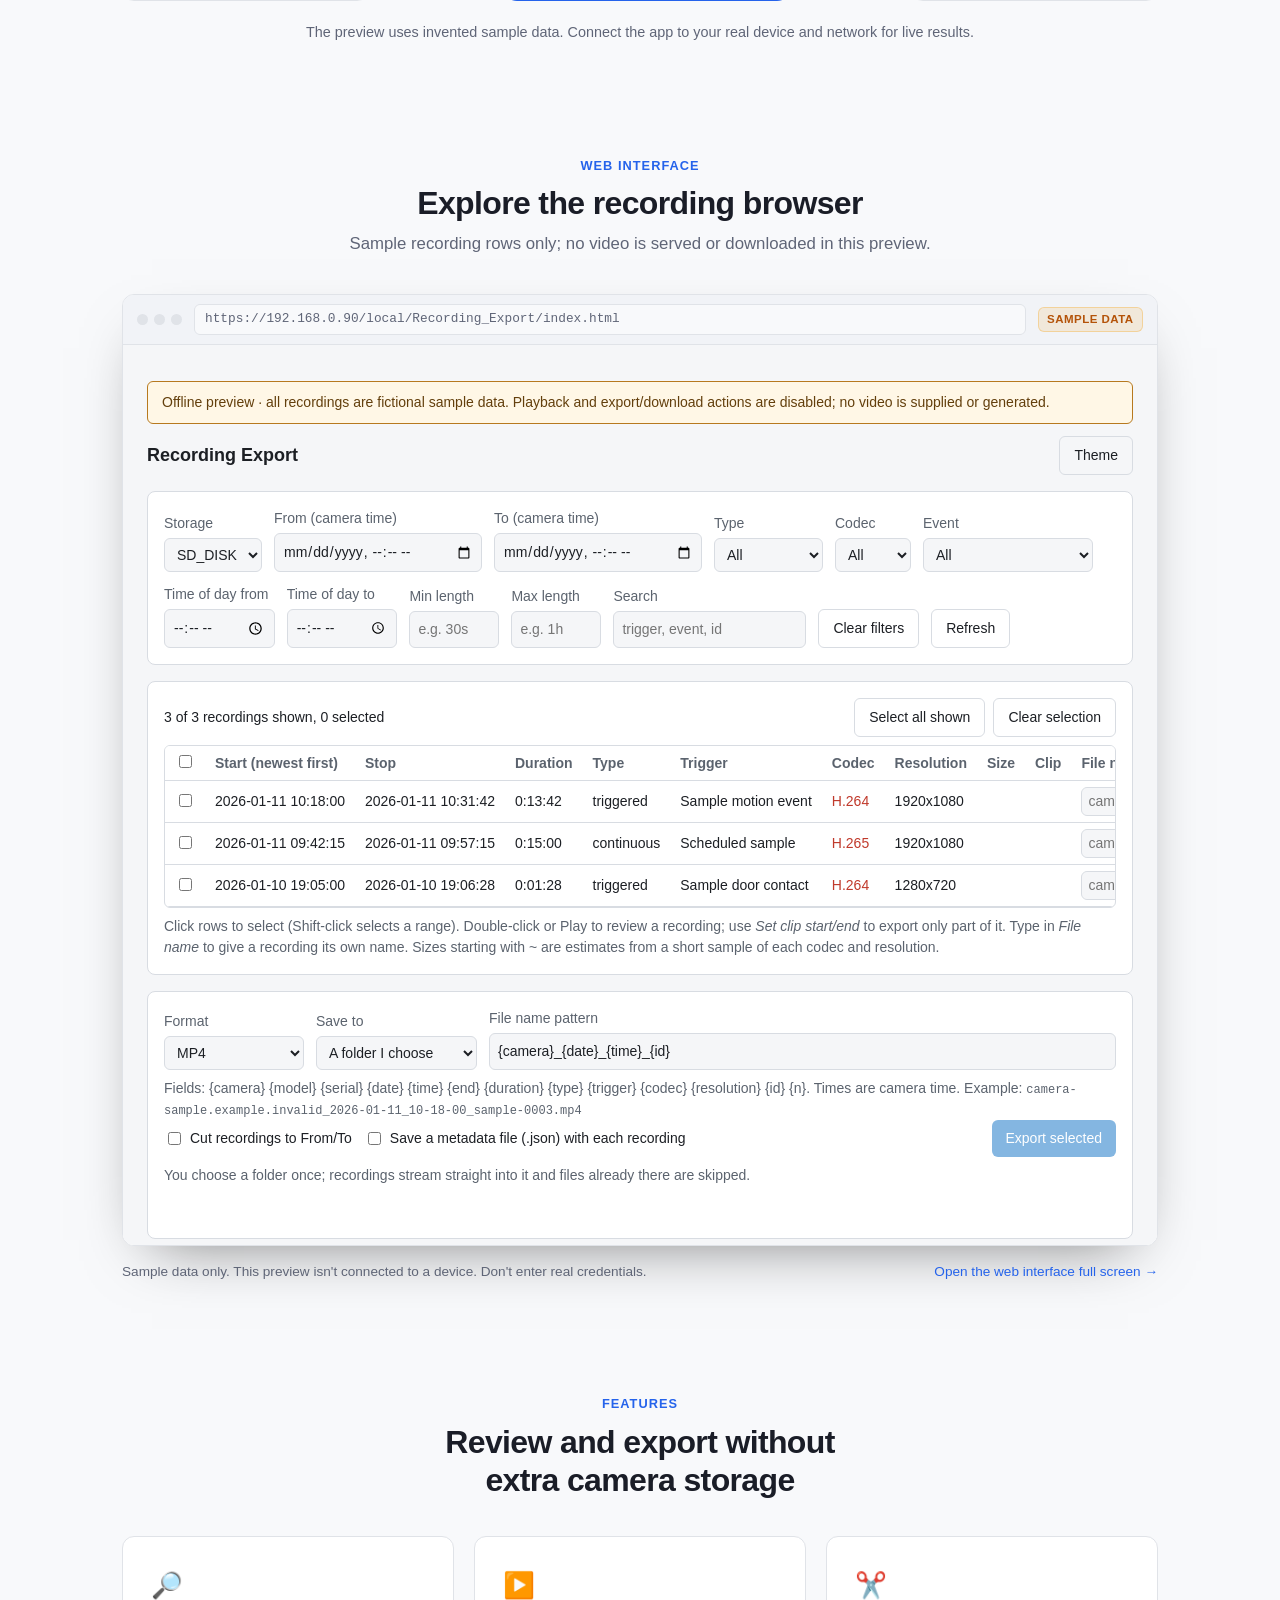
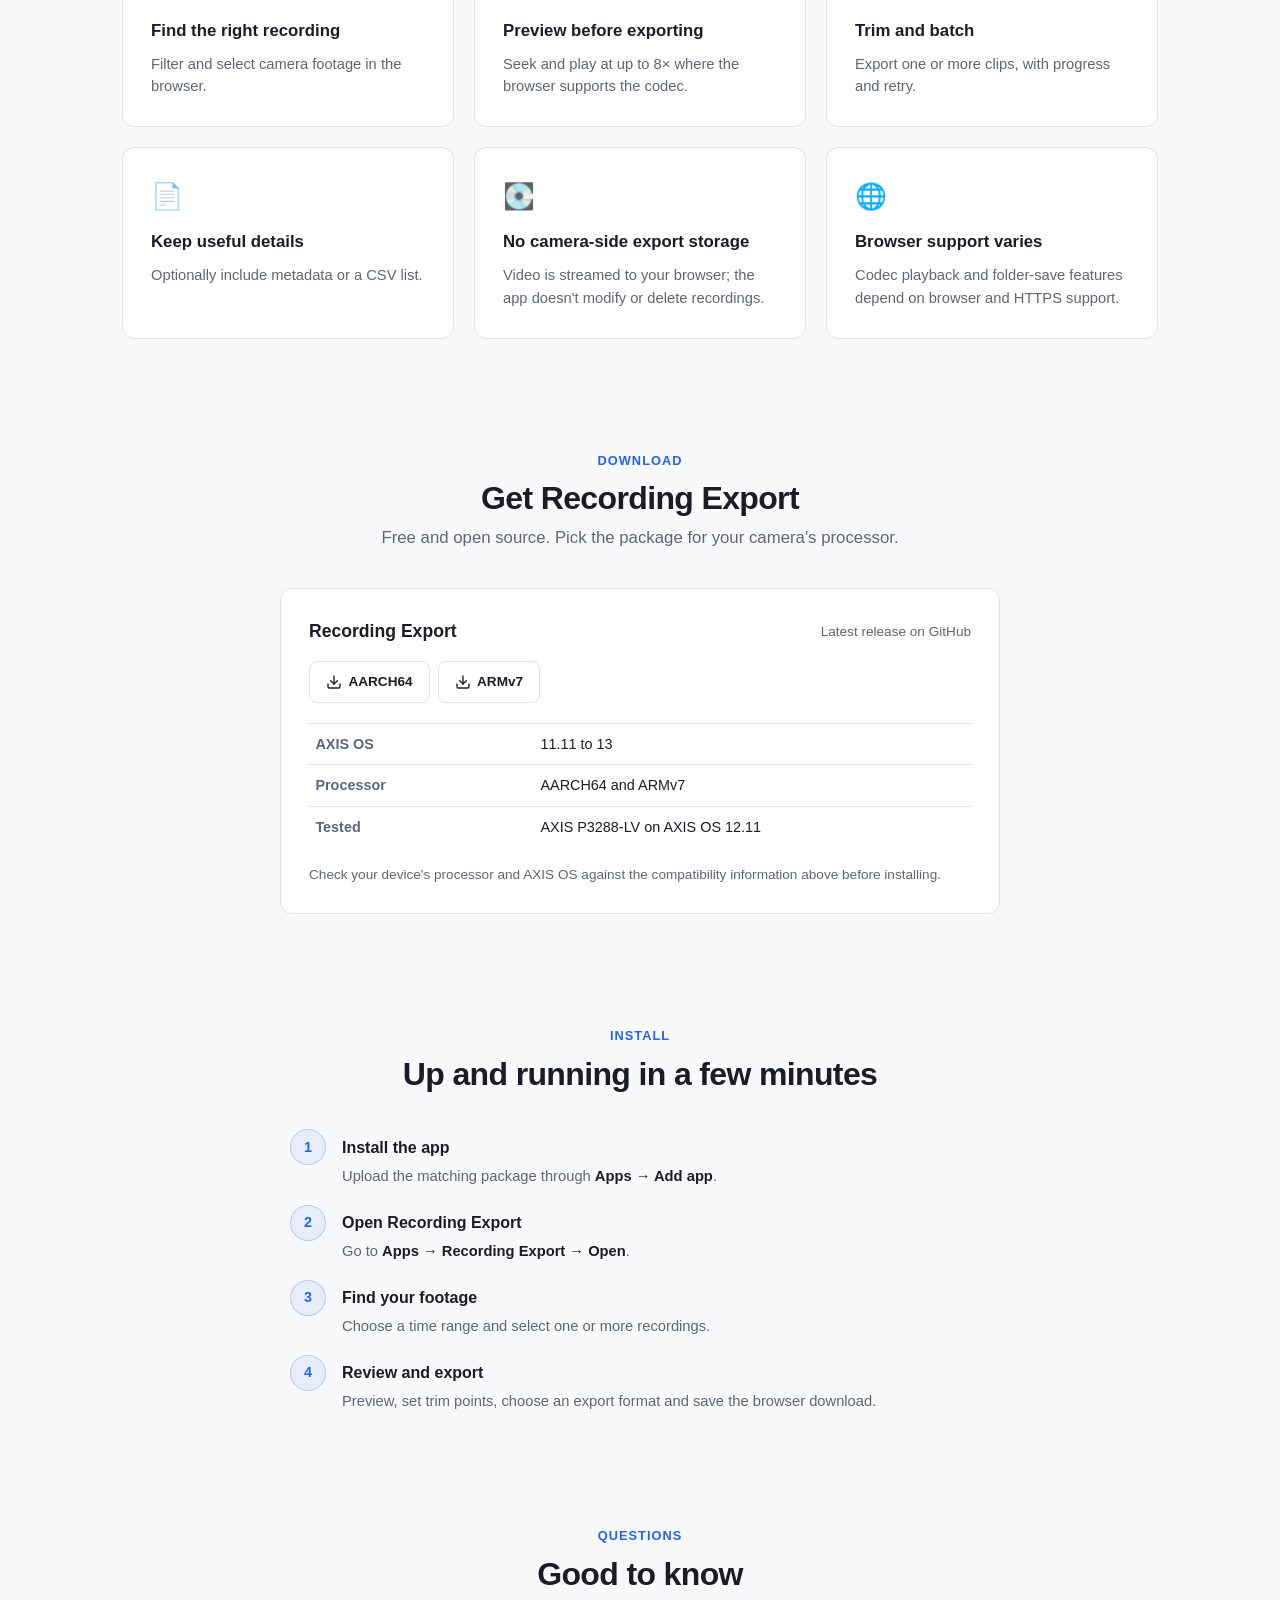
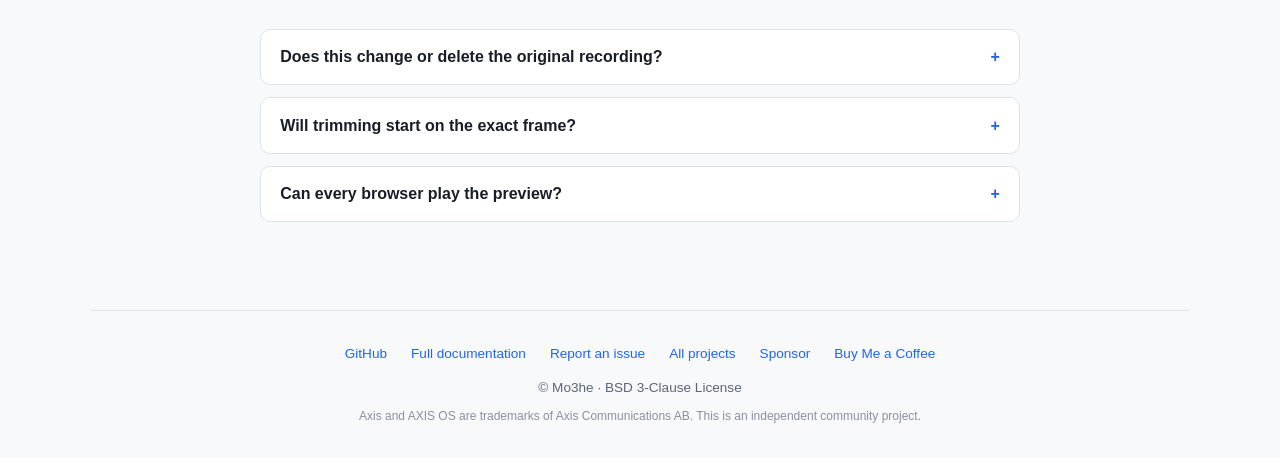
==== commit 6ec2bbc0: "Describe project preview as the web interface" ====
--- a/docs/index.html
+++ b/docs/index.html
@@ -266,7 +266,7 @@
     <section id="preview">
       <div class="wrap">
         <div class="section-head">
-          <span class="eyebrow">Try it</span>
+          <span class="eyebrow">Web interface</span>
           <h2>Explore the recording browser</h2>
           <p>Sample recording rows only; no video is served or downloaded in this preview.</p>
         </div>
@@ -280,7 +280,7 @@
         </div>
         <div class="preview-foot">
           <span>Sample data only. This preview isn't connected to a device. Don't enter real credentials.</span>
-          <a id="previewFull" href="preview/index.html" target="_blank" rel="noopener">Open the preview full screen &rarr;</a>
+          <a id="previewFull" href="preview/index.html" target="_blank" rel="noopener">Open the web interface full screen &rarr;</a>
         </div>
       </div>
     </section>
